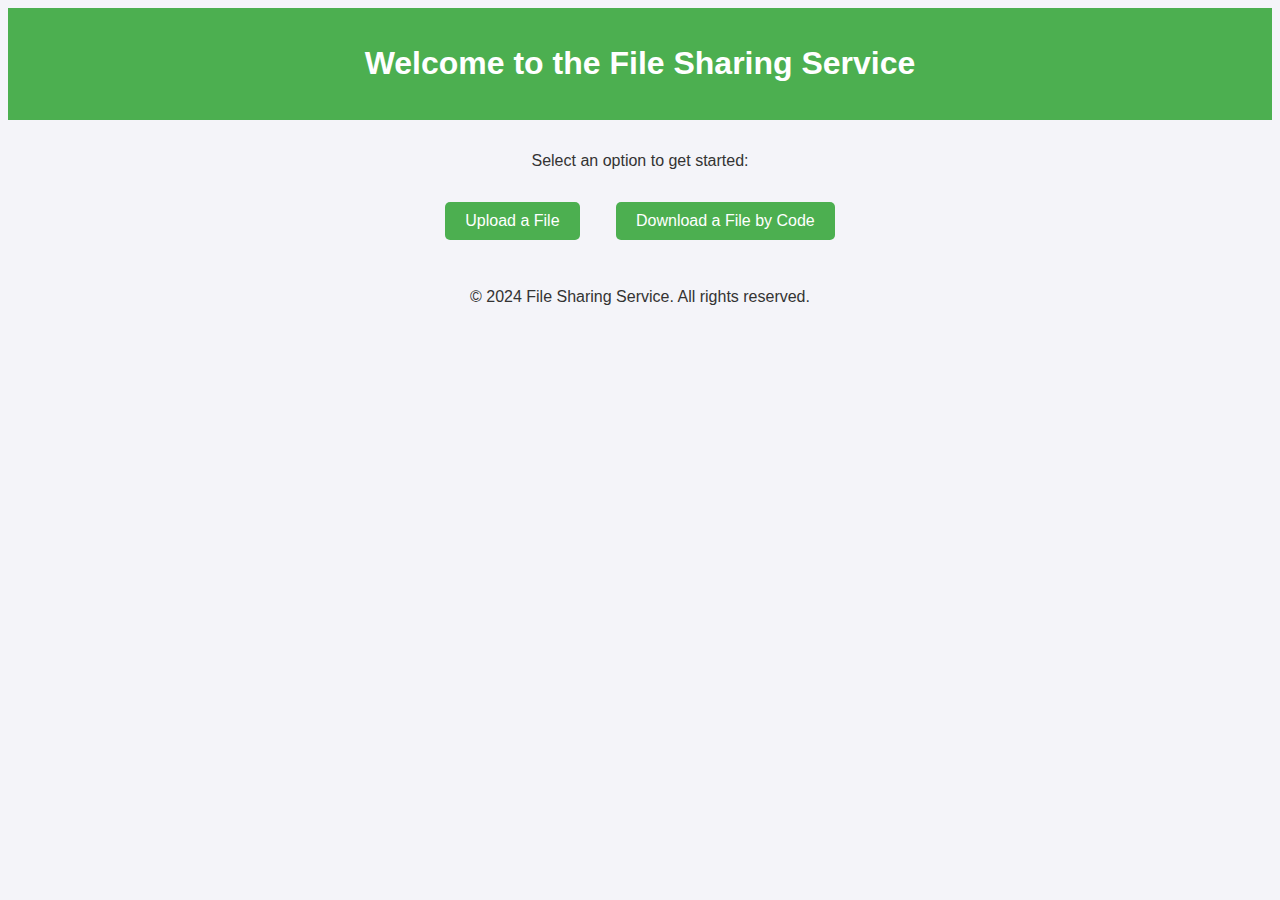
==== public/index.html @ 0ddcc40c "add cicd and website start" ====
<!DOCTYPE html>
<html lang="en">
<head>
    <meta charset="UTF-8">
    <meta name="viewport" content="width=device-width, initial-scale=1.0">
    <title>File Sharing Service</title>
    <style>
        body {
            font-family: Arial, sans-serif;
            text-align: center;
            background-color: #f4f4f9;
            color: #333;
        }
        header {
            background-color: #4CAF50;
            color: white;
            padding: 1em 0;
        }
        main {
            margin: 2em;
        }
        a {
            display: inline-block;
            margin: 1em;
            padding: 10px 20px;
            color: #fff;
            background-color: #4CAF50;
            text-decoration: none;
            border-radius: 5px;
        }
        a:hover {
            background-color: #45a049;
        }
    </style>
</head>
<body>

<header>
    <h1>Welcome to the File Sharing Service</h1>
</header>

<main>
    <p>Select an option to get started:</p>
    <a href="upload.html">Upload a File</a>
    <a href="install.html">Download a File by Code</a>
</main>

<footer>
    <p>&copy; 2024 File Sharing Service. All rights reserved.</p>
</footer>

</body>
</html>
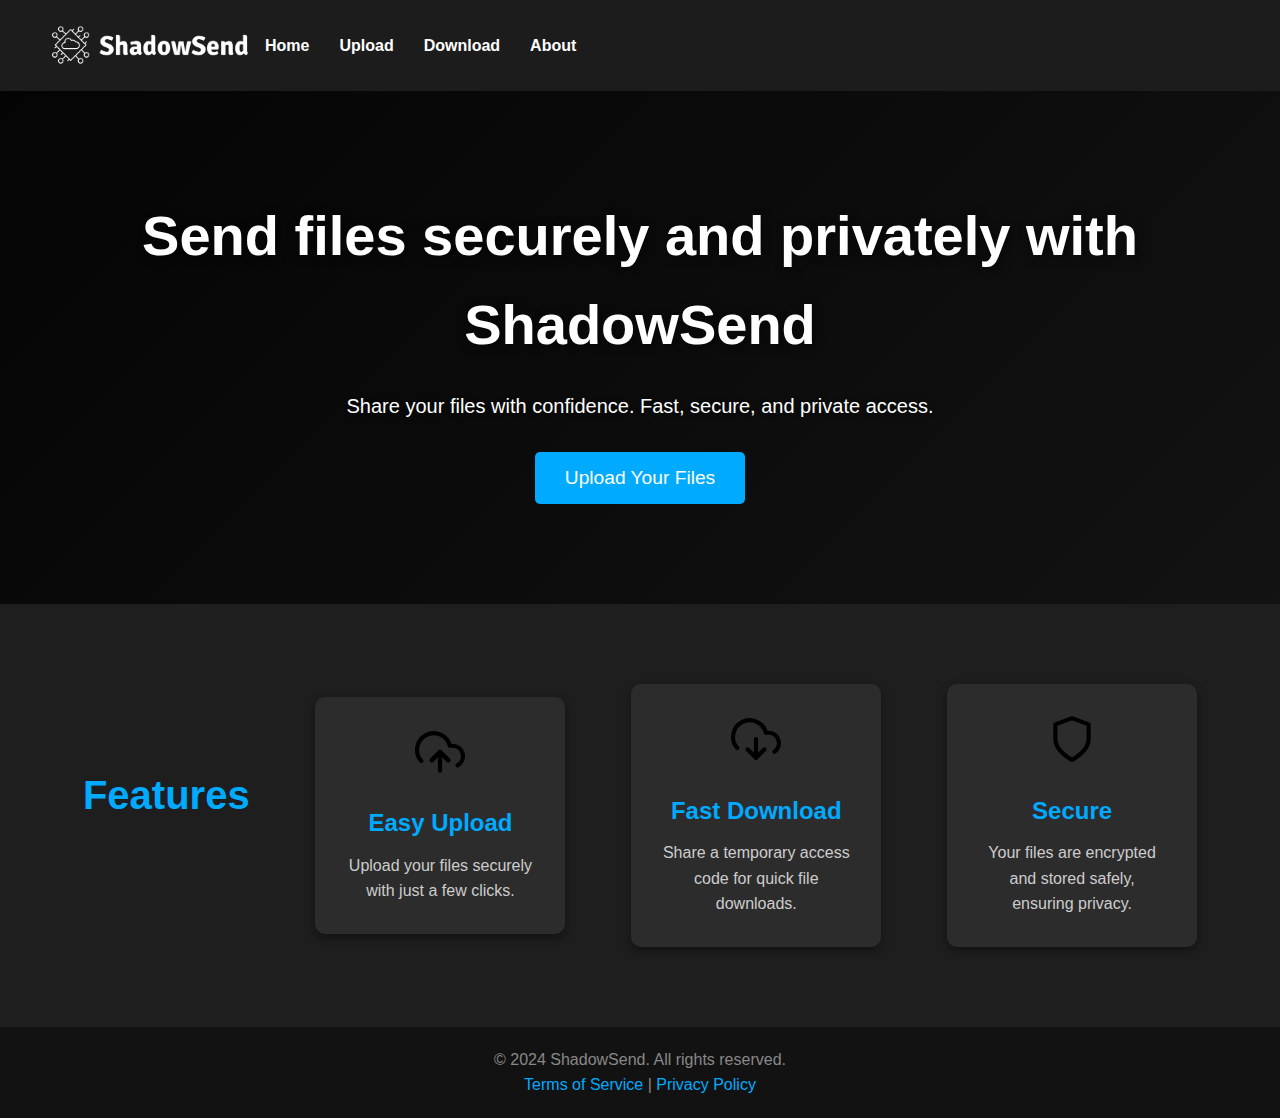
==== commit c32c5ff2: "feat: add new pages and css" ====
--- a/public/index.html
+++ b/public/index.html
@@ -1,53 +1,64 @@
 <!DOCTYPE html>
 <html lang="en">
+
 <head>
     <meta charset="UTF-8">
     <meta name="viewport" content="width=device-width, initial-scale=1.0">
-    <title>File Sharing Service</title>
-    <style>
-        body {
-            font-family: Arial, sans-serif;
-            text-align: center;
-            background-color: #f4f4f9;
-            color: #333;
-        }
-        header {
-            background-color: #4CAF50;
-            color: white;
-            padding: 1em 0;
-        }
-        main {
-            margin: 2em;
-        }
-        a {
-            display: inline-block;
-            margin: 1em;
-            padding: 10px 20px;
-            color: #fff;
-            background-color: #4CAF50;
-            text-decoration: none;
-            border-radius: 5px;
-        }
-        a:hover {
-            background-color: #45a049;
-        }
-    </style>
+    <title>ShadowSend - Secure File Sharing</title>
+    <link rel="stylesheet" href="css/style.css">
 </head>
+
 <body>
+    <!-- Header / Navigation -->
+    <header>
+        <nav>
+            <img src="assets/images/logo.png" alt="ShadowSend Logo" id="logo">
+            <ul>
+                <li><a href="index.html">Home</a></li>
+                <li><a href="upload.html">Upload</a></li>
+                <li><a href="download.html">Download</a></li>
+                <li><a href="about.html">About</a></li>
+            </ul>
+        </nav>
+    </header>
 
-<header>
-    <h1>Welcome to the File Sharing Service</h1>
-</header>
+    <!-- Hero Section -->
+    <section id="hero">
+        <h1>Send files securely and privately with ShadowSend</h1>
+        <p>Share your files with confidence. Fast, secure, and private access.</p>
+        <button id="cta-button" onclick="window.location.href='upload.html'">Upload Your Files</button>
+    </section>
 
-<main>
-    <p>Select an option to get started:</p>
-    <a href="upload.html">Upload a File</a>
-    <a href="install.html">Download a File by Code</a>
-</main>
+    <!-- Features Section -->
+    <section id="features">
+        <h2>Features</h2>
 
-<footer>
-    <p>&copy; 2024 File Sharing Service. All rights reserved.</p>
-</footer>
+        <div class="feature-item">
+            <img src="assets/icons/upload-icon.svg" alt="Easy Upload">
+            <h3>Easy Upload</h3>
+            <p>Upload your files securely with just a few clicks.</p>
+        </div>
 
+        <div class="feature-item">
+            <img src="assets/icons/download-icon.svg" alt="Fast Download">
+            <h3>Fast Download</h3>
+            <p>Share a temporary access code for quick file downloads.</p>
+        </div>
+
+        <div class="feature-item">
+            <img src="assets/icons/secure-icon.svg" alt="Secure">
+            <h3>Secure</h3>
+            <p>Your files are encrypted and stored safely, ensuring privacy.</p>
+        </div>
+    </section>
+
+    <!-- Footer -->
+    <footer>
+        <p>&copy; 2024 ShadowSend. All rights reserved.</p>
+        <p><a href="terms.html">Terms of Service</a> | <a href="privacy.html">Privacy Policy</a></p>
+    </footer>
+
+    <script src="js/main.js"></script>
 </body>
+
 </html>
--- a/public/css/style.css
+++ b/public/css/style.css
@@ -0,0 +1,539 @@
+/* General Styles */
+
+/* Normalize styles */
+* {
+    margin: 0;
+    padding: 0;
+    box-sizing: border-box;
+    font-family: 'Arial', sans-serif;
+}
+
+/* Body and Background */
+body {
+    background-color: #121212; /* Dark background for shadowy theme */
+    color: #eaeaea; /* Light text color for readability */
+    line-height: 1.6;
+}
+
+/* Header */
+header {
+    display: flex;
+    justify-content: space-between;
+    align-items: center;
+    padding: 20px 50px;
+    background-color: #1c1c1c; /* Darker background for header */
+    position: sticky;
+    top: 0;
+    z-index: 10;
+}
+
+header nav {
+    display: flex;
+    align-items: center;
+}
+
+header nav ul {
+    display: flex;
+    list-style: none;
+}
+
+header nav ul li {
+    margin: 0 15px;
+}
+
+header nav ul li a {
+    text-decoration: none;
+    color: #ffffff;
+    font-weight: bold;
+    transition: color 0.3s ease;
+}
+
+header nav ul li a:hover {
+    color: #00aaff; /* Highlight color */
+}
+
+/* Hero Section */
+#hero {
+    text-align: center;
+    padding: 100px 20px;
+    background: linear-gradient(135deg, rgba(0, 0, 0, 0.8), rgba(18, 18, 18, 0.8)), url('assets/images/background.jpg') no-repeat center center/cover;
+    color: white;
+    position: relative;
+}
+
+#hero h1 {
+    font-size: 3.5rem;
+    margin-bottom: 20px;
+    font-weight: bold;
+    text-shadow: 2px 2px 10px rgba(0, 0, 0, 0.5);
+}
+
+#hero p {
+    font-size: 1.25rem;
+    margin-bottom: 30px;
+    text-shadow: 1px 1px 5px rgba(0, 0, 0, 0.3);
+}
+
+#cta-button {
+    padding: 15px 30px;
+    background-color: #00aaff;
+    color: white;
+    font-size: 1.2rem;
+    border: none;
+    border-radius: 5px;
+    cursor: pointer;
+    transition: transform 0.3s ease, background-color 0.3s ease;
+}
+
+#cta-button:hover {
+    background-color: #0088cc;
+    transform: scale(1.05);
+}
+
+/* Features Section */
+#features {
+    display: flex;
+    justify-content: space-around;
+    align-items: center;
+    padding: 80px 50px;
+    text-align: center;
+    background-color: #1e1e1e;
+}
+
+#features h2 {
+    font-size: 2.5rem;
+    margin-bottom: 40px;
+    color: #00aaff;
+}
+
+.feature-item {
+    background-color: #2c2c2c;
+    padding: 30px;
+    border-radius: 10px;
+    width: 250px;
+    box-shadow: 0 4px 10px rgba(0, 0, 0, 0.4);
+    transition: transform 0.3s ease, box-shadow 0.3s ease;
+}
+
+.feature-item:hover {
+    transform: translateY(-10px);
+    box-shadow: 0 6px 15px rgba(0, 0, 0, 0.5);
+}
+
+.feature-item img {
+    width: 50px;
+    height: 50px;
+    margin-bottom: 20px;
+}
+
+.feature-item h3 {
+    font-size: 1.5rem;
+    color: #00aaff;
+    margin-bottom: 10px;
+}
+
+.feature-item p {
+    font-size: 1rem;
+    color: #cccccc;
+}
+
+/* Footer */
+footer {
+    background-color: #121212;
+    padding: 20px;
+    text-align: center;
+    color: #888888;
+    font-size: 1rem;
+}
+
+footer p {
+    font-size: 1rem;
+}
+
+footer a {
+    color: #00aaff;
+    text-decoration: none;
+}
+
+footer a:hover {
+    text-decoration: underline;
+}
+
+/* Responsive Design */
+@media screen and (max-width: 768px) {
+    #features {
+        flex-direction: column;
+        padding: 40px 20px;
+    }
+
+    .feature-item {
+        width: 80%;
+        margin-bottom: 20px;
+    }
+
+    #cta-button {
+        font-size: 1rem;
+        padding: 12px 25px;
+    }
+
+    #hero h1 {
+        font-size: 2.5rem;
+    }
+
+    #hero p {
+        font-size: 1rem;
+    }
+
+    header nav ul li {
+        margin: 0 10px;
+    }
+}
+
+
+/* Additional Styles for Upload Page */
+
+/* Upload Section */
+#upload {
+    padding: 80px 20px;
+    text-align: center;
+    background-color: #1c1c1c;
+    color: #eaeaea;
+}
+
+#upload h1 {
+    font-size: 2.5rem;
+    margin-bottom: 20px;
+    font-weight: bold;
+    color: #00aaff;
+}
+
+#upload p {
+    font-size: 1.2rem;
+    margin-bottom: 40px;
+}
+
+#upload form {
+    max-width: 600px;
+    margin: 0 auto;
+    background-color: #2c2c2c;
+    padding: 40px;
+    border-radius: 10px;
+    box-shadow: 0 4px 10px rgba(0, 0, 0, 0.5);
+}
+
+.form-group {
+    margin-bottom: 20px;
+    text-align: left;
+}
+
+.form-group label {
+    display: block;
+    font-size: 1rem;
+    color: #cccccc;
+    margin-bottom: 10px;
+}
+
+.form-group input {
+    width: 100%;
+    padding: 12px;
+    background-color: #3e3e3e;
+    color: #ffffff;
+    border: 1px solid #444444;
+    border-radius: 5px;
+    font-size: 1rem;
+}
+
+.form-group input[type="file"] {
+    padding: 10px 12px;
+    border: none;
+    background-color: transparent;
+}
+
+.form-group input[type="email"]:focus,
+.form-group input[type="file"]:focus {
+    border-color: #00aaff;
+    outline: none;
+}
+
+#submitButton {
+    width: 100%;
+    padding: 15px;
+    background-color: #00aaff;
+    color: #ffffff;
+    font-size: 1.2rem;
+    border: none;
+    border-radius: 5px;
+    cursor: pointer;
+    transition: transform 0.3s ease, background-color 0.3s ease;
+}
+
+#submitButton:hover {
+    background-color: #0088cc;
+    transform: scale(1.05);
+}
+
+#statusMessage {
+    margin-top: 20px;
+    font-size: 1.1rem;
+    color: #ff6f61;
+}
+
+#statusMessage.success {
+    color: #4caf50;
+}
+
+#statusMessage.error {
+    color: #ff5252;
+}
+
+
+/* Additional Styles for Download Page */
+
+/* Download Section */
+#download {
+    padding: 80px 20px;
+    text-align: center;
+    background-color: #1c1c1c;
+    color: #eaeaea;
+}
+
+#download h1 {
+    font-size: 2.5rem;
+    margin-bottom: 20px;
+    font-weight: bold;
+    color: #00aaff;
+}
+
+#download p {
+    font-size: 1.2rem;
+    margin-bottom: 40px;
+}
+
+#download form {
+    max-width: 600px;
+    margin: 0 auto;
+    background-color: #2c2c2c;
+    padding: 40px;
+    border-radius: 10px;
+    box-shadow: 0 4px 10px rgba(0, 0, 0, 0.5);
+}
+
+.form-group {
+    margin-bottom: 20px;
+    text-align: left;
+}
+
+.form-group label {
+    display: block;
+    font-size: 1rem;
+    color: #cccccc;
+    margin-bottom: 10px;
+}
+
+.form-group input {
+    width: 100%;
+    padding: 12px;
+    background-color: #3e3e3e;
+    color: #ffffff;
+    border: 1px solid #444444;
+    border-radius: 5px;
+    font-size: 1rem;
+}
+
+.form-group input:focus {
+    border-color: #00aaff;
+    outline: none;
+}
+
+#submitButton {
+    width: 100%;
+    padding: 15px;
+    background-color: #00aaff;
+    color: #ffffff;
+    font-size: 1.2rem;
+    border: none;
+    border-radius: 5px;
+    cursor: pointer;
+    transition: transform 0.3s ease, background-color 0.3s ease;
+}
+
+#submitButton:hover {
+    background-color: #0088cc;
+    transform: scale(1.05);
+}
+
+#statusMessage {
+    margin-top: 20px;
+    font-size: 1.1rem;
+    color: #ff6f61;
+}
+
+#statusMessage.success {
+    color: #4caf50;
+}
+
+#statusMessage.error {
+    color: #ff5252;
+}
+
+
+/* About Page Styles */
+
+/* About Section */
+#about {
+    padding: 80px 20px;
+    text-align: center;
+    background-color: #1c1c1c;
+    color: #eaeaea;
+}
+
+#about h1 {
+    font-size: 2.5rem;
+    margin-bottom: 20px;
+    font-weight: bold;
+    color: #00aaff;
+}
+
+#about p {
+    font-size: 1.2rem;
+    margin-bottom: 40px;
+    max-width: 800px;
+    margin-left: auto;
+    margin-right: auto;
+}
+
+.features {
+    display: flex;
+    justify-content: space-around;
+    gap: 40px;
+    flex-wrap: wrap;
+}
+
+.feature {
+    background-color: #2c2c2c;
+    padding: 30px;
+    border-radius: 10px;
+    width: 250px;
+    box-shadow: 0 4px 10px rgba(0, 0, 0, 0.3);
+    margin-bottom: 30px;
+}
+
+.feature h2 {
+    color: #00aaff;
+    font-size: 1.5rem;
+    margin-bottom: 10px;
+}
+
+.feature p {
+    color: #cccccc;
+    font-size: 1rem;
+}
+
+.cta {
+    margin-top: 40px;
+    background-color: #333333;
+    padding: 40px;
+    border-radius: 10px;
+    color: #ffffff;
+}
+
+.cta h2 {
+    font-size: 2rem;
+    color: #00aaff;
+    margin-bottom: 20px;
+}
+
+.cta p {
+    font-size: 1.1rem;
+}
+
+.cta a {
+    color: #00aaff;
+    font-weight: bold;
+    text-decoration: none;
+}
+
+.cta a:hover {
+    text-decoration: underline;
+}
+
+/* Style for responsive logo */
+#logo {
+    width: 100%;       /* Set width to 100% of the parent container */
+    max-width: 200px;  /* Set maximum width to 250px */
+    height: auto;      /* Maintain aspect ratio */
+}
+
+/* General Styling for the Form */
+.form-group {
+    margin-bottom: 20px;
+    text-align: left;
+}
+
+label {
+    font-size: 1.1rem;
+    color: #cccccc;
+    margin-bottom: 10px;
+    display: block;
+}
+
+/* Styling the File Input */
+.file-upload-wrapper {
+    position: relative;
+    display: inline-block;
+    width: 100%;
+}
+
+.file-upload-wrapper input[type="file"] {
+    position: absolute;
+    top: 0;
+    left: 0;
+    width: 100%;
+    height: 100%;
+    opacity: 0; /* Hide the default file input */
+    cursor: pointer;
+}
+
+.file-upload-wrapper .file-name {
+    display: inline-block;
+    padding: 12px;
+    width: 100%;
+    background-color: #3e3e3e;
+    color: #cccccc;
+    font-size: 1rem;
+    text-align: center;
+    border: 1px solid #444444;
+    border-radius: 5px;
+    cursor: pointer;
+    transition: background-color 0.3s, transform 0.3s;
+}
+
+.file-upload-wrapper .file-name:hover {
+    background-color: #00aaff;
+    color: #ffffff;
+    transform: scale(1.05);
+}
+
+.file-upload-wrapper .file-name:focus {
+    background-color: #00aaff;
+    color: #ffffff;
+    outline: none;
+}
+
+/* When a file is selected, update the display */
+.file-upload-wrapper input[type="file"]:valid + .file-name {
+    color: #00aaff;
+    border-color: #00aaff;
+}
+
+.file-upload-wrapper input[type="file"]:valid + .file-name:before {
+    content: "File Selected: ";
+}
+
+/* File Name Text */
+.file-upload-wrapper .file-name {
+    font-weight: bold;
+    color: #888888;
+}
+
+  